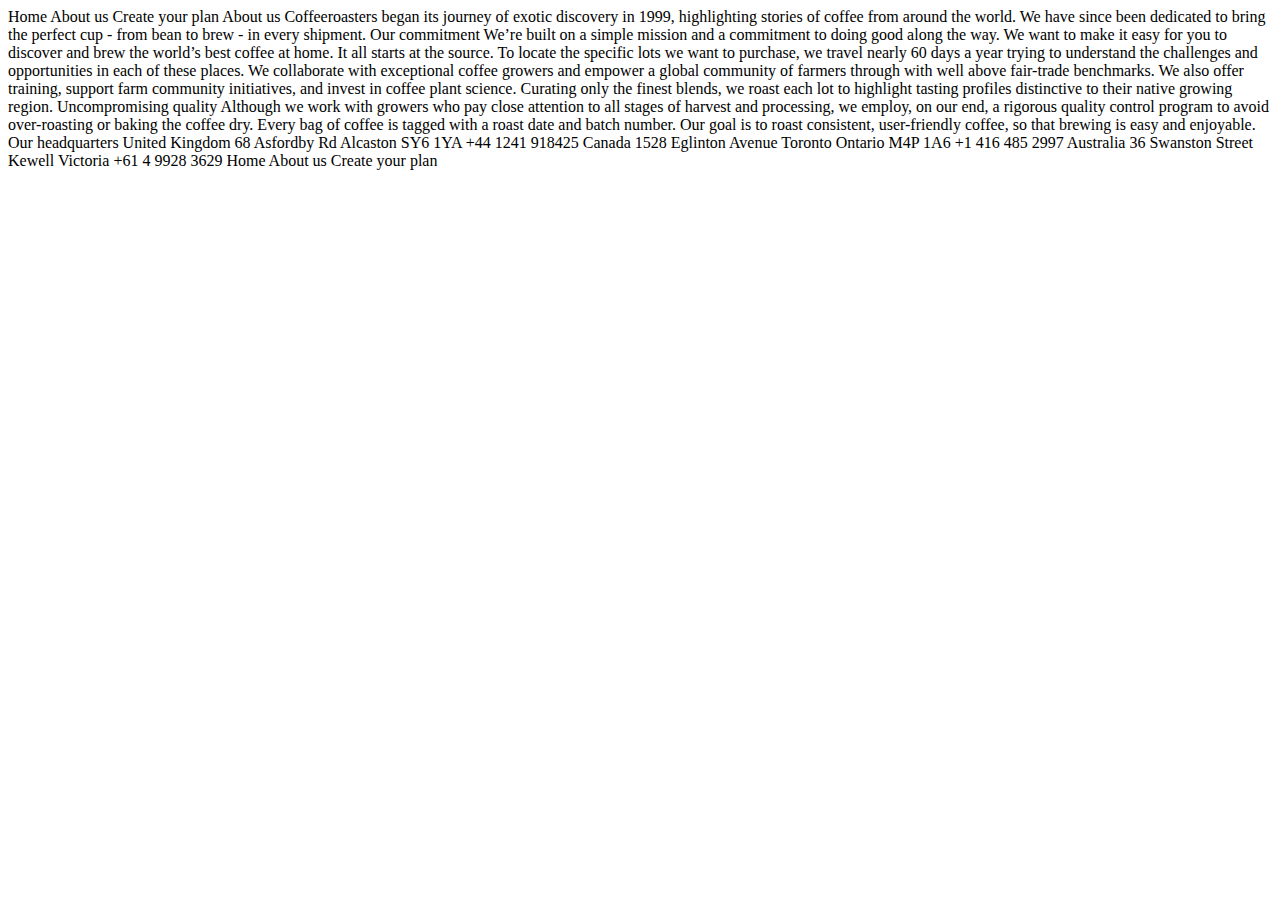
==== about.html @ e3c02602 "Початок роботи над desctop" ====
<!DOCTYPE html>
<html lang="en">

<head>
  <meta charset="UTF-8">
  <meta name="viewport" content="width=device-width, initial-scale=1.0">

  <link rel="icon" type="image/png" sizes="32x32" href="./assets/favicon-32x32.png">

  <title>Frontend Mentor | Coffeeroasters subscription site</title>
</head>

<body>
  Home
  About us
  Create your plan

  About us
  Coffeeroasters began its journey of exotic discovery in 1999, highlighting stories of 
  coffee from around the world. We have since been dedicated to bring the perfect cup - from 
  bean to brew - in every shipment.
  
  Our commitment
  We’re built on a simple mission and a commitment to doing good along the way. We want to 
  make it easy for you to discover and brew the world’s best coffee at home. It all starts 
  at the source. To locate the specific lots we want to purchase, we travel nearly 60 days 
  a year trying to understand the challenges and opportunities in each of these places.
  We collaborate with exceptional coffee growers and empower a global community of farmers 
  through with well above fair-trade benchmarks. We also offer training, support farm community 
  initiatives, and invest in coffee plant science. Curating only the finest blends, we roast 
  each lot to highlight tasting profiles distinctive to their native growing region.
  
  Uncompromising quality
  Although we work with growers who pay close attention to all stages of harvest and processing, 
  we employ, on our end, a rigorous quality control program to avoid over-roasting or baking the 
  coffee dry. Every bag of coffee is tagged with a roast date and batch number. Our goal is to roast 
  consistent, user-friendly coffee, so that brewing is easy and enjoyable.

  Our headquarters

  United Kingdom
  68 Asfordby Rd
  Alcaston
  SY6 1YA
  +44 1241 918425

  Canada
  1528 Eglinton Avenue
  Toronto
  Ontario M4P 1A6
  +1 416 485 2997

  Australia
  36 Swanston Street
  Kewell
  Victoria
  +61 4 9928 3629

  Home
  About us
  Create your plan
</body>

</html>
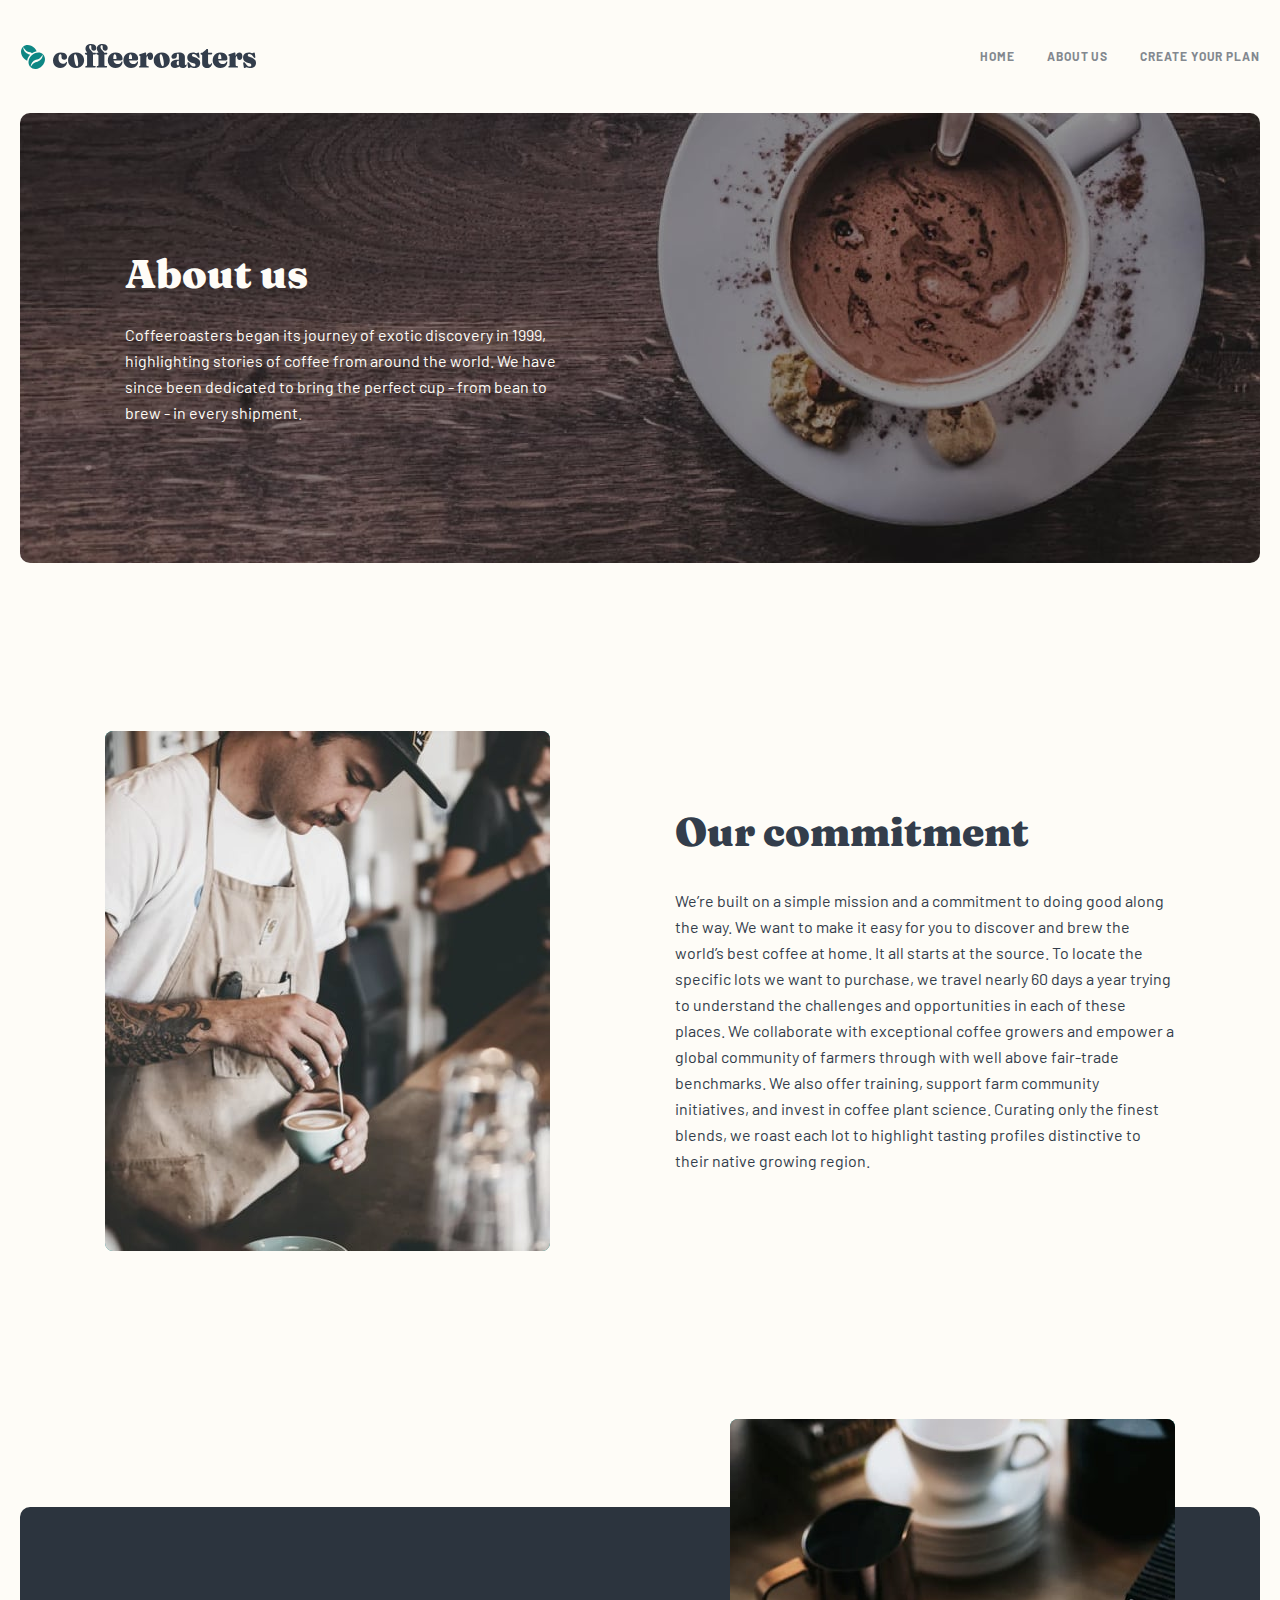
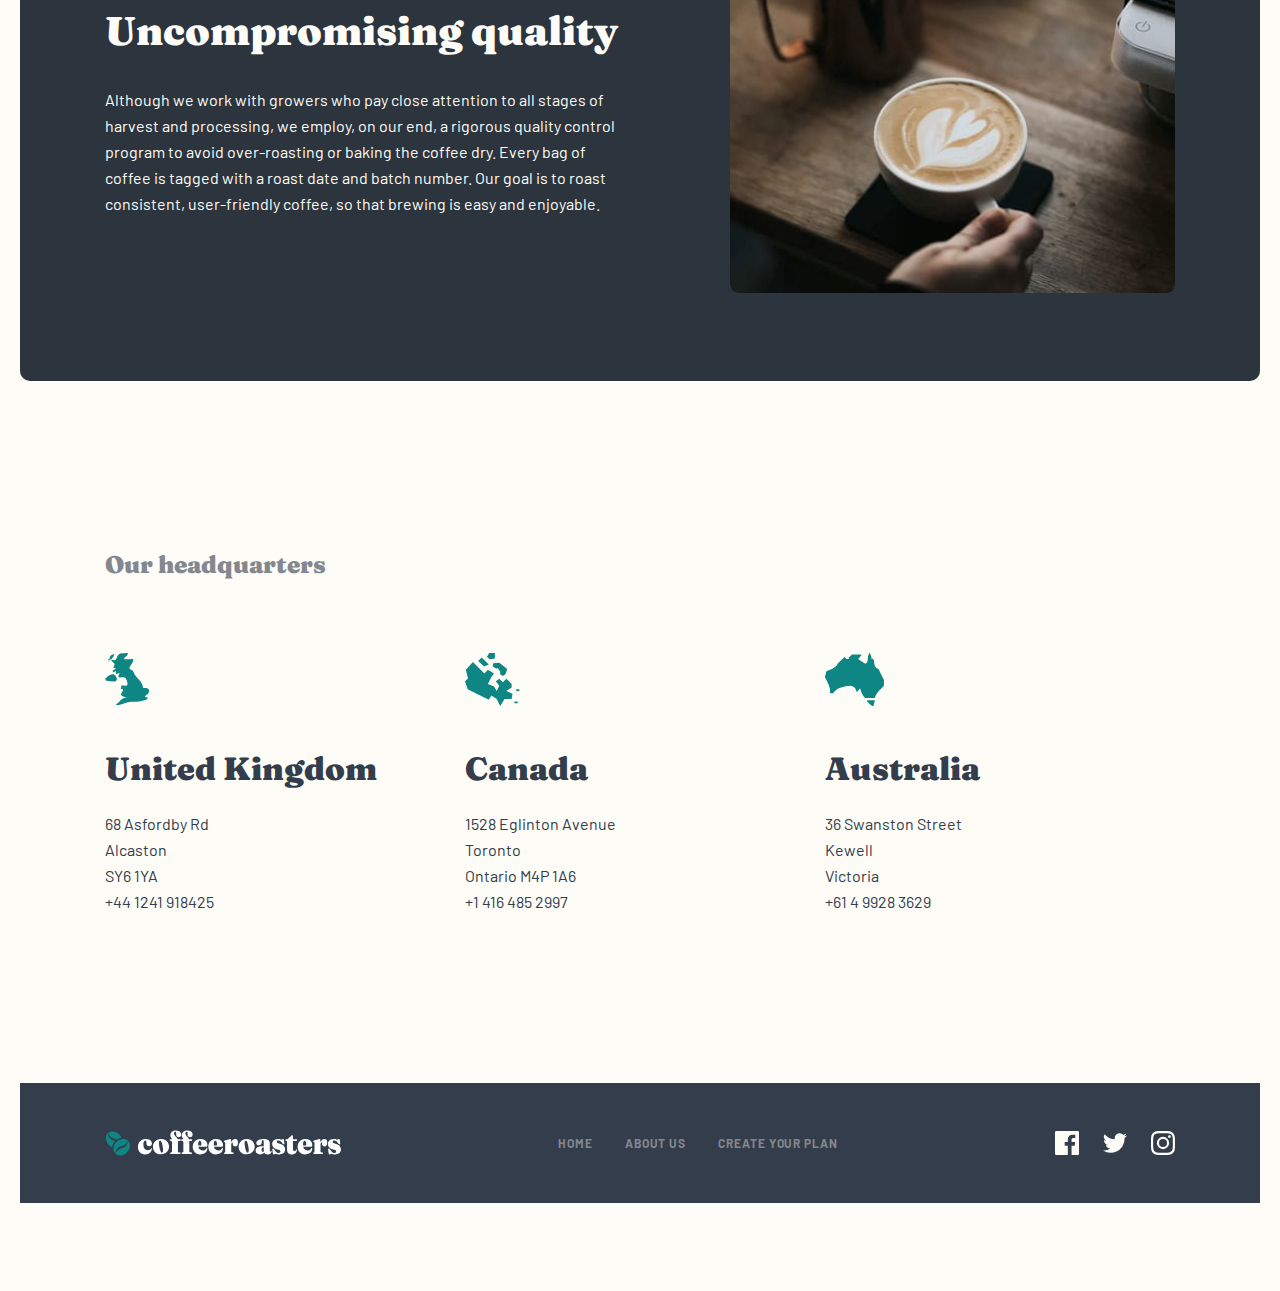
==== commit 56d6f430: "About-tablet не завершений" ====
--- a/about.html
+++ b/about.html
@@ -1,64 +1,213 @@
 <!DOCTYPE html>
 <html lang="en">
-
-<head>
-  <meta charset="UTF-8">
-  <meta name="viewport" content="width=device-width, initial-scale=1.0">
-
-  <link rel="icon" type="image/png" sizes="32x32" href="./assets/favicon-32x32.png">
-
-  <title>Frontend Mentor | Coffeeroasters subscription site</title>
-</head>
-
-<body>
-  Home
-  About us
-  Create your plan
-
-  About us
-  Coffeeroasters began its journey of exotic discovery in 1999, highlighting stories of 
-  coffee from around the world. We have since been dedicated to bring the perfect cup - from 
-  bean to brew - in every shipment.
-  
-  Our commitment
-  We’re built on a simple mission and a commitment to doing good along the way. We want to 
-  make it easy for you to discover and brew the world’s best coffee at home. It all starts 
-  at the source. To locate the specific lots we want to purchase, we travel nearly 60 days 
-  a year trying to understand the challenges and opportunities in each of these places.
-  We collaborate with exceptional coffee growers and empower a global community of farmers 
-  through with well above fair-trade benchmarks. We also offer training, support farm community 
-  initiatives, and invest in coffee plant science. Curating only the finest blends, we roast 
-  each lot to highlight tasting profiles distinctive to their native growing region.
-  
-  Uncompromising quality
-  Although we work with growers who pay close attention to all stages of harvest and processing, 
-  we employ, on our end, a rigorous quality control program to avoid over-roasting or baking the 
-  coffee dry. Every bag of coffee is tagged with a roast date and batch number. Our goal is to roast 
-  consistent, user-friendly coffee, so that brewing is easy and enjoyable.
-
-  Our headquarters
-
-  United Kingdom
-  68 Asfordby Rd
-  Alcaston
-  SY6 1YA
-  +44 1241 918425
-
-  Canada
-  1528 Eglinton Avenue
-  Toronto
-  Ontario M4P 1A6
-  +1 416 485 2997
-
-  Australia
-  36 Swanston Street
-  Kewell
-  Victoria
-  +61 4 9928 3629
-
-  Home
-  About us
-  Create your plan
-</body>
-
-</html>+  <head>
+    <meta charset="UTF-8" />
+    <meta name="viewport" content="width=device-width, initial-scale=1.0" />
+
+    <link
+      rel="icon"
+      type="image/png"
+      sizes="32x32"
+      href="./assets/favicon-32x32.png"
+    />
+
+    <title>Frontend Mentor | Coffeeroasters subscription site</title>
+    <link rel="stylesheet" href="./css/reset.css" />
+
+    <link rel="stylesheet" href="./css/about-desctop.css" />
+    <link rel="stylesheet" href="./css/about-tablet.css" />
+    <link rel="stylesheet" href="./css/about-mobile.css" />
+  </head>
+
+  <body>
+    <header>
+      <div class="header-top">
+        <div>
+          <a href="#"
+            ><img
+              src="./assets/shared/desktop/logo.svg"
+              alt="logo coffeeroasters"
+          /></a>
+        </div>
+        <nav>
+          <input type="checkbox" id="menu" />
+          <label for="menu">
+            <div class="burger"></div>
+            <ul>
+              <li><a href="#">Home</a></li>
+              <li><a href="#">About us</a></li>
+              <li><a href="#">Create your plan</a></li>
+            </ul>
+          </label>
+        </nav>
+      </div>
+
+      <div class="header-home container-out">
+        <div class="header-home-text">
+          <div>
+            <h1>About us</h1>
+
+            <p>
+              Coffeeroasters began its journey of exotic discovery in 1999,
+              highlighting stories of coffee from around the world. We have
+              since been dedicated to bring the perfect cup - from bean to brew
+              - in every shipment.
+            </p>
+          </div>
+        </div>
+      </div>
+    </header>
+
+    <main>
+      <section class="commitment">
+        <div class="commitment-img">
+          <!-- <img
+            src="./assets/about/desktop/image-commitment.jpg"
+            alt="Barista with a cup of coffee"
+          /> -->
+
+          <picture>
+            <source
+              media="(min-width: 1100px)"
+              srcset="./assets/about/desktop/image-commitment.jpg"
+            />
+            <source media="(min-width: 670px)" srcset="./assets/about/tablet/image-commitment.jpg" />
+            <source media="(min-width: 200px)" srcset="./assets/about/mobile/image-commitment.jpg" />
+            <img
+              src="./assets/about/desktop/image-commitment.jpg"
+              alt="Barista with a cup of coffee"
+            />
+          </picture>
+        </div>
+        <div class="commitment-text">
+          <h2>Our commitment</h2>
+          <p>
+            We’re built on a simple mission and a commitment to doing good along
+            the way. We want to make it easy for you to discover and brew the
+            world’s best coffee at home. It all starts at the source. To locate
+            the specific lots we want to purchase, we travel nearly 60 days a
+            year trying to understand the challenges and opportunities in each
+            of these places. We collaborate with exceptional coffee growers and
+            empower a global community of farmers through with well above
+            fair-trade benchmarks. We also offer training, support farm
+            community initiatives, and invest in coffee plant science. Curating
+            only the finest blends, we roast each lot to highlight tasting
+            profiles distinctive to their native growing region.
+          </p>
+        </div>
+      </section>
+
+      <section class="quality">
+        <div class="quality-img">
+          <img
+            src="./assets/about/desktop/image-quality.jpg"
+            alt="Cup of coffee with heart-shaped foam"
+          />
+        </div>
+        <div class="quality-dark">
+          <div class="quality-text">
+            <h2>Uncompromising quality</h2>
+            <p>
+              Although we work with growers who pay close attention to all
+              stages of harvest and processing, we employ, on our end, a
+              rigorous quality control program to avoid over-roasting or baking
+              the coffee dry. Every bag of coffee is tagged with a roast date
+              and batch number. Our goal is to roast consistent, user-friendly
+              coffee, so that brewing is easy and enjoyable.
+            </p>
+          </div>
+        </div>
+      </section>
+
+      <section class="headquarters">
+        <h2>Our headquarters</h2>
+
+        <div class="headquarters-items">
+          <div class="headquarters-item">
+            <img
+              src="./assets/about/desktop/illustration-uk.svg"
+              alt="Map of United Kingdom"
+            />
+            <h3>United Kingdom</h3>
+            <ul>
+              <li>68 Asfordby Rd</li>
+              <li>Alcaston</li>
+              <li>SY6 1YA</li>
+              <li>+44 1241 918425</li>
+            </ul>
+          </div>
+
+          <div class="headquarters-item">
+            <img
+              src="./assets/about/desktop/illustration-canada.svg"
+              alt="Map of Canada"
+            />
+            <h3>Canada</h3>
+            <ul>
+              <li>1528 Eglinton Avenue</li>
+              <li>Toronto</li>
+              <li>Ontario M4P 1A6</li>
+              <li>+1 416 485 2997</li>
+            </ul>
+          </div>
+
+          <div class="headquarters-item">
+            <img
+              src="./assets/about/desktop/illustration-australia.svg"
+              alt="Map of Australia"
+            />
+            <h3>Australia</h3>
+            <ul>
+              <li>36 Swanston Street</li>
+              <li>Kewell</li>
+              <li>Victoria</li>
+              <li>+61 4 9928 3629</li>
+            </ul>
+          </div>
+        </div>
+      </section>
+    </main>
+
+    <footer class="container-out">
+      <div class="footer">
+        <div class="logo">
+          <a href="#"
+            ><img
+              src="./assets/shared/desktop/logo-footer.svg"
+              alt="logo coffeeroasters"
+          /></a>
+        </div>
+
+        <ul>
+          <li><a href="#">Home</a></li>
+          <li><a href="#">About us</a></li>
+          <li><a href="#">Create your plan</a></li>
+        </ul>
+
+        <div class="icons">
+          <a href="#"
+            ><svg xmlns="http://www.w3.org/2000/svg" width="24" height="24">
+              <path
+                fill="#FEFCF7"
+                d="M22.675 0H1.325C.593 0 0 .593 0 1.325v21.351C0 23.407.593 24 1.325 24H12.82v-9.294H9.692v-3.622h3.128V8.413c0-3.1 1.893-4.788 4.659-4.788 1.325 0 2.463.099 2.795.143v3.24l-1.918.001c-1.504 0-1.795.715-1.795 1.763v2.313h3.587l-.467 3.622h-3.12V24h6.116c.73 0 1.323-.593 1.323-1.325V1.325C24 .593 23.407 0 22.675 0z"
+              /></svg
+          ></a>
+          <a href="#"
+            ><svg xmlns="http://www.w3.org/2000/svg" width="24" height="20">
+              <path
+                fill="#FEFCF7"
+                d="M24 2.557a9.83 9.83 0 01-2.828.775A4.932 4.932 0 0023.337.608a9.864 9.864 0 01-3.127 1.195A4.916 4.916 0 0016.616.248c-3.179 0-5.515 2.966-4.797 6.045A13.978 13.978 0 011.671 1.149a4.93 4.93 0 001.523 6.574 4.903 4.903 0 01-2.229-.616c-.054 2.281 1.581 4.415 3.949 4.89a4.935 4.935 0 01-2.224.084 4.928 4.928 0 004.6 3.419A9.9 9.9 0 010 17.54a13.94 13.94 0 007.548 2.212c9.142 0 14.307-7.721 13.995-14.646A10.025 10.025 0 0024 2.557z"
+              /></svg
+          ></a>
+          <a href="#"
+            ><svg xmlns="http://www.w3.org/2000/svg" width="24" height="24">
+              <path
+                fill="#FEFCF7"
+                d="M12 2.163c3.204 0 3.584.012 4.85.07 3.252.148 4.771 1.691 4.919 4.919.058 1.265.069 1.645.069 4.849 0 3.205-.012 3.584-.069 4.849-.149 3.225-1.664 4.771-4.919 4.919-1.266.058-1.644.07-4.85.07-3.204 0-3.584-.012-4.849-.07-3.26-.149-4.771-1.699-4.919-4.92-.058-1.265-.07-1.644-.07-4.849 0-3.204.013-3.583.07-4.849.149-3.227 1.664-4.771 4.919-4.919 1.266-.057 1.645-.069 4.849-.069zM12 0C8.741 0 8.333.014 7.053.072 2.695.272.273 2.69.073 7.052.014 8.333 0 8.741 0 12c0 3.259.014 3.668.072 4.948.2 4.358 2.618 6.78 6.98 6.98C8.333 23.986 8.741 24 12 24c3.259 0 3.668-.014 4.948-.072 4.354-.2 6.782-2.618 6.979-6.98.059-1.28.073-1.689.073-4.948 0-3.259-.014-3.667-.072-4.947-.196-4.354-2.617-6.78-6.979-6.98C15.668.014 15.259 0 12 0zm0 5.838a6.162 6.162 0 100 12.324 6.162 6.162 0 000-12.324zM12 16a4 4 0 110-8 4 4 0 010 8zm6.406-11.845a1.44 1.44 0 100 2.881 1.44 1.44 0 000-2.881z"
+              /></svg
+          ></a>
+        </div>
+      </div>
+    </footer>
+  </body>
+</html>
--- a/css/about-desctop.css
+++ b/css/about-desctop.css
@@ -0,0 +1,285 @@
+:root {
+  --dark_cyan: #0e8784;
+  --dark_grey_blue: #333d4b;
+  --pale_orange: #fdd6ba;
+  --light_cream: #fefcf7;
+  --grey: #83888f;
+}
+
+/* fraunces-900 - latin */
+@font-face {
+  font-display: swap; /* Check https://developer.mozilla.org/en-US/docs/Web/CSS/@font-face/font-display for other options. */
+  font-family: 'Fraunces';
+  font-style: normal;
+  font-weight: 900;
+  src: url('../fonts/fraunces-v32-latin-900.woff2') format('woff2'),
+    /* Chrome 36+, Opera 23+, Firefox 39+, Safari 12+, iOS 10+ */
+      url('../fonts/fraunces-v32-latin-900.ttf') format('truetype'); /* Chrome 4+, Firefox 3.5+, IE 9+, Safari 3.1+, iOS 4.2+, Android Browser 2.2+ */
+}
+/* barlow-regular - latin */
+@font-face {
+  font-display: swap; /* Check https://developer.mozilla.org/en-US/docs/Web/CSS/@font-face/font-display for other options. */
+  font-family: 'Barlow';
+  font-style: normal;
+  font-weight: 400;
+  src: url('../fonts/barlow-v12-latin-regular.woff2') format('woff2'),
+    /* Chrome 36+, Opera 23+, Firefox 39+, Safari 12+, iOS 10+ */
+      url('../fonts/barlow-v12-latin-regular.ttf') format('truetype'); /* Chrome 4+, Firefox 3.5+, IE 9+, Safari 3.1+, iOS 4.2+, Android Browser 2.2+ */
+}
+/* barlow-700 - latin */
+@font-face {
+  font-display: swap; /* Check https://developer.mozilla.org/en-US/docs/Web/CSS/@font-face/font-display for other options. */
+  font-family: 'Barlow';
+  font-style: normal;
+  font-weight: 700;
+  src: url('../fonts/barlow-v12-latin-700.woff2') format('woff2'),
+    /* Chrome 36+, Opera 23+, Firefox 39+, Safari 12+, iOS 10+ */
+      url('../fonts/barlow-v12-latin-700.ttf') format('truetype'); /* Chrome 4+, Firefox 3.5+, IE 9+, Safari 3.1+, iOS 4.2+, Android Browser 2.2+ */
+}
+
+body {
+  font-family: 'Barlow', sans-serif;
+  background-color: var(--light_cream);
+  color: var(--dark_grey_blue);
+  font-size: 16px;
+  font-style: normal;
+  font-weight: 400;
+  line-height: 26px;
+}
+main,
+.container-out {
+  max-width: 1320px;
+  padding-inline: 20px;
+  margin-inline: auto;
+}
+
+section {
+  padding-inline: 85px;
+  margin-block-end: 168px;
+  display: flex;
+}
+
+header {
+  max-width: 1320px;
+  padding-inline: 20px;
+  margin-inline: auto;
+  display: flex;
+  flex-direction: column;
+  margin-block-end: 168px;
+
+  .header-top {
+    display: flex;
+    justify-content: space-between;
+    min-height: 113px;
+    align-items: center;
+    nav input {
+      display: none;
+    }
+
+    ul {
+      display: flex;
+      gap: 32px;
+      li {
+        color: var(--grey);
+        text-transform: uppercase;
+        font-size: 12px;
+        font-weight: 700;
+        line-height: 15px;
+        letter-spacing: 0.923px;
+        transition: all 0.4s ease-in-out;
+        &:hover {
+          color: var(--dark_grey_blue);
+        }
+      }
+    }
+  }
+  .header-home {
+    color: var(--light_cream);
+    height: 100%;
+    min-height: 450px;
+    margin-inline: 0;
+    border-radius: 10px;
+    background-image: url(../assets/about/desktop/image-hero-whitecup.jpg);
+    background-repeat: no-repeat;
+    background-size: cover;
+    background-position: bottom;
+    display: flex;
+    align-items: center;
+    .header-home-text {
+      margin-inline-start: 85px;
+      display: flex;
+      flex-direction: column;
+      justify-content: center;
+      div {
+        display: flex;
+        gap: 24px;
+        flex-direction: column;
+        h1 {
+          font-family: 'Fraunces', serif;
+          font-size: 40px;
+          font-weight: 900;
+          line-height: 48px;
+        }
+        p {
+          max-width: 445px;
+        }
+      }
+    }
+  }
+}
+
+.commitment {
+  min-height: 520px;
+  gap: 125px;
+  align-items: center;
+  .commitment-img {
+    picture {
+      width: 445px;
+      border-radius: 8px;
+      background-color: var(--dark_cyan);
+      img {
+        display: block;
+        align-items: center;
+        border-radius: 8px;
+      }
+    }
+  }
+  .commitment-text {
+    width: 50%;
+    display: flex;
+    flex-direction: column;
+    gap: 32px;
+    justify-content: center;
+    h2 {
+      font-family: 'Fraunces', sans-serif;
+      font-size: 40px;
+      font-weight: 900;
+      line-height: 48px;
+    }
+    p {
+      max-width: 540px;
+      height: fit-content;
+    }
+  }
+}
+
+.quality {
+  min-height: 562px;
+  flex-direction: column;
+  position: relative;
+  align-items: flex-end;
+  justify-content: flex-end;
+  padding-inline: 0;
+  .quality-img {
+    position: absolute;
+    align-self: flex-end;
+    top: 0;
+    right: 85px;
+    background-color: var(--dark_cyan);
+    border-radius: 8px;
+    img {
+      border-radius: 8px;
+    }
+  }
+  .quality-dark {
+    min-height: 474px;
+    width: 100%;
+    padding-inline: 85px;
+    padding-block-start: 100px;
+    border-radius: 10px;
+    background-color: #2c343e;
+    color: var(--light_cream);
+
+    .quality-text {
+      display: flex;
+      flex-direction: column;
+      width: 540px;
+      max-width: 49%;
+      gap: 32px;
+      h2 {
+        font-family: 'Fraunces', serif;
+        font-size: 40px;
+        font-weight: 900;
+        line-height: 48px;
+      }
+    }
+  }
+}
+
+.headquarters {
+  flex-direction: column;
+  gap: 72px;
+  h2 {
+    color: #83888f;
+    font-family: 'Fraunces', serif;
+    font-size: 24px;
+    font-weight: 900;
+    line-height: 32px;
+  }
+  .headquarters-items {
+    display: flex;
+    justify-content: space-between;
+    margin-inline-end: 65px;
+  }
+  .headquarters-item {
+    width: 275px;
+    margin-inline-end: 10px;
+    img {
+      margin-block-end: 45px;
+      height: 53px;
+    }
+    h3 {
+      font-family: 'Fraunces', serif;
+      font-size: 32px;
+      font-weight: 900;
+      line-height: 36px;
+      margin-block-end: 24px;
+    }
+  }
+}
+
+.footer {
+  background: var(--dark_grey_blue);
+  display: flex;
+  color: var(--light_cream);
+  justify-content: space-between;
+  align-items: center;
+  min-height: 120px;
+  padding-inline: 85px;
+  margin-inline: auto;
+  margin-block-end: 88px;
+  ul {
+    display: flex;
+    gap: 32px;
+    li {
+      color: var(--grey);
+      text-transform: uppercase;
+      font-size: 12px;
+      font-weight: 700;
+      line-height: 15px;
+      letter-spacing: 0.923px;
+      transition: all 0.4s ease-in-out;
+      &:hover {
+        color: var(--light_cream);
+      }
+    }
+  }
+  .icons {
+    display: flex;
+    justify-content: center;
+    align-items: center;
+    gap: 24px;
+    a {
+      .icon {
+        width: 24px;
+        height: 24px;
+      }
+      path {
+        transition: all 0.5s ease-in-out;
+      }
+      &:hover path {
+        fill: var(--pale_orange);
+      }
+    }
+  }
+}
--- a/css/about-tablet.css
+++ b/css/about-tablet.css
@@ -0,0 +1,53 @@
+@media (max-width: 1100px) {
+  body {
+    font-size: 15px;
+    line-height: 25px;
+  }
+  main,
+  .container-out {
+    max-width: 729px;
+    margin-inline: auto;
+  }
+
+  section {
+    padding-inline: 0;
+    margin-block-end: 144px;
+  }
+
+  header {
+    max-width: 729px;
+    margin-block-end: 144px;
+
+    .header-home {
+      background-image: url(../assets/about/tablet/image-hero-whitecup.jpg);
+      min-height: 400px;
+      .header-home-text {
+        margin-inline-start: 58px;
+        div {
+          h1 {
+            font-size: 32px;
+            line-height: 40px;
+          }
+          p {
+            max-width: 398px;
+          }
+        }
+      }
+    }
+  }
+
+  .commitment {
+    min-height: 470px;
+    gap: 69px;
+    .commitment-img {
+      picture {
+        width: auto;
+      }
+    }
+    .commitment-text {
+      h2 {
+        font-size: 32px;
+      }
+    }
+  }
+}--- a/css/about-mobile.css
+++ b/css/about-mobile.css
@@ -0,0 +1,7 @@
+@media (max-width: 670px) {
+  body {
+    font-size: 15px;
+    line-height: 25px;
+  }
+
+}
